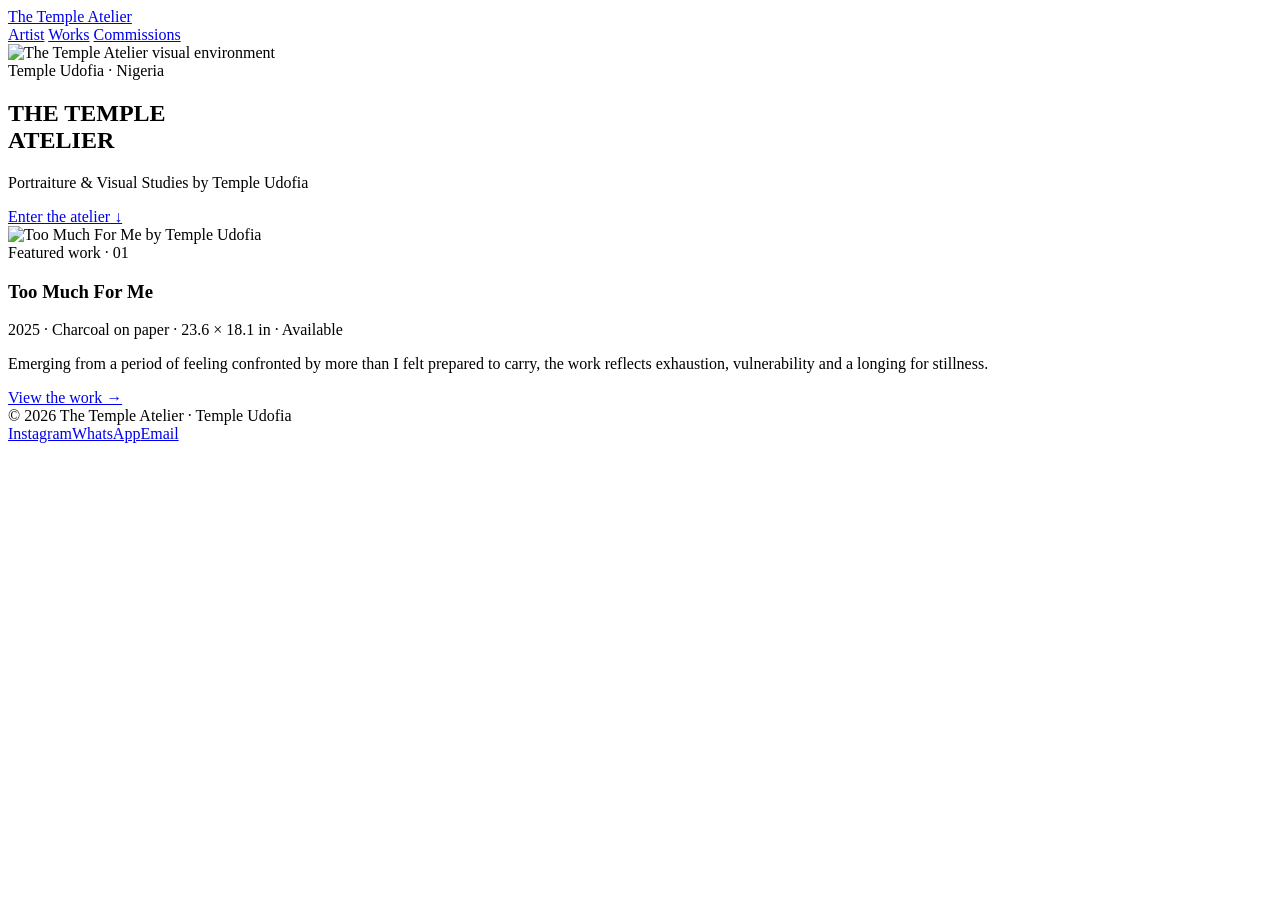
==== index.html @ eea9141c "Add files via upload" ====
<!doctype html><html lang="en"><head><meta charset="utf-8"><meta name="viewport" content="width=device-width,initial-scale=1">
<title>The Temple Atelier — Temple Udofia</title><meta name="description" content="The Temple Atelier — portraiture and visual studies by Temple Udofia.">
<link rel="stylesheet" href="assets/style.css"></head><body>
<header class="site-head"><div class="shell nav">
<a class="brand" href="index.html">The Temple Atelier</a>
<nav class="navlinks">
<a  href="artist.html">Artist</a>
<a  href="works.html">Works</a>
<a  href="commissions.html">Commissions</a>
</nav></div></header>

<main>
<section class="home-entrance">
  <img class="atelier-bg" src="assets/images/atelier-background.png" alt="The Temple Atelier visual environment">
  <div class="atelier-shade"></div>
  <div class="shell entrance-content">
    <div class="eyebrow light">Temple Udofia · Nigeria</div>
    <h1>THE TEMPLE<br>ATELIER</h1>
    <p>Portraiture &amp; Visual Studies by Temple Udofia</p>
    <a class="enter-link" href="#making">Enter the atelier ↓</a>
  </div>
</section>
<section class="section">
  <div class="shell"><div class="feature">
    <img src="assets/images/too-much-for-me-final.png" alt="Too Much For Me by Temple Udofia">
    <div class="meta"><div class="eyebrow">Featured work · 01</div><h3>Too Much For Me</h3>
    <p>2025 · Charcoal on paper · 23.6 × 18.1 in · Available</p>
    <p>Emerging from a period of feeling confronted by more than I felt prepared to carry, the work reflects exhaustion, vulnerability and a longing for stillness.</p>
    <a class="text-link" href="works.html">View the work →</a></div>
  </div></div>
</section>
</main>

<footer><div class="shell foot"><div>© 2026 The Temple Atelier · Temple Udofia</div>
<div class="social"><a href="https://instagram.com/detempleatelier">Instagram</a><a href="https://wa.me/2349043676835?text=Hello%2C%20I%20have%20something%20for%20the%20Atelier.%20I%E2%80%99d%20love%20to%20see%20it%20come%20to%20life.">WhatsApp</a><a href="mailto:templeudofia177@gmail.com">Email</a></div>
</div></footer>
<script src="assets/site.js"></script></body></html>
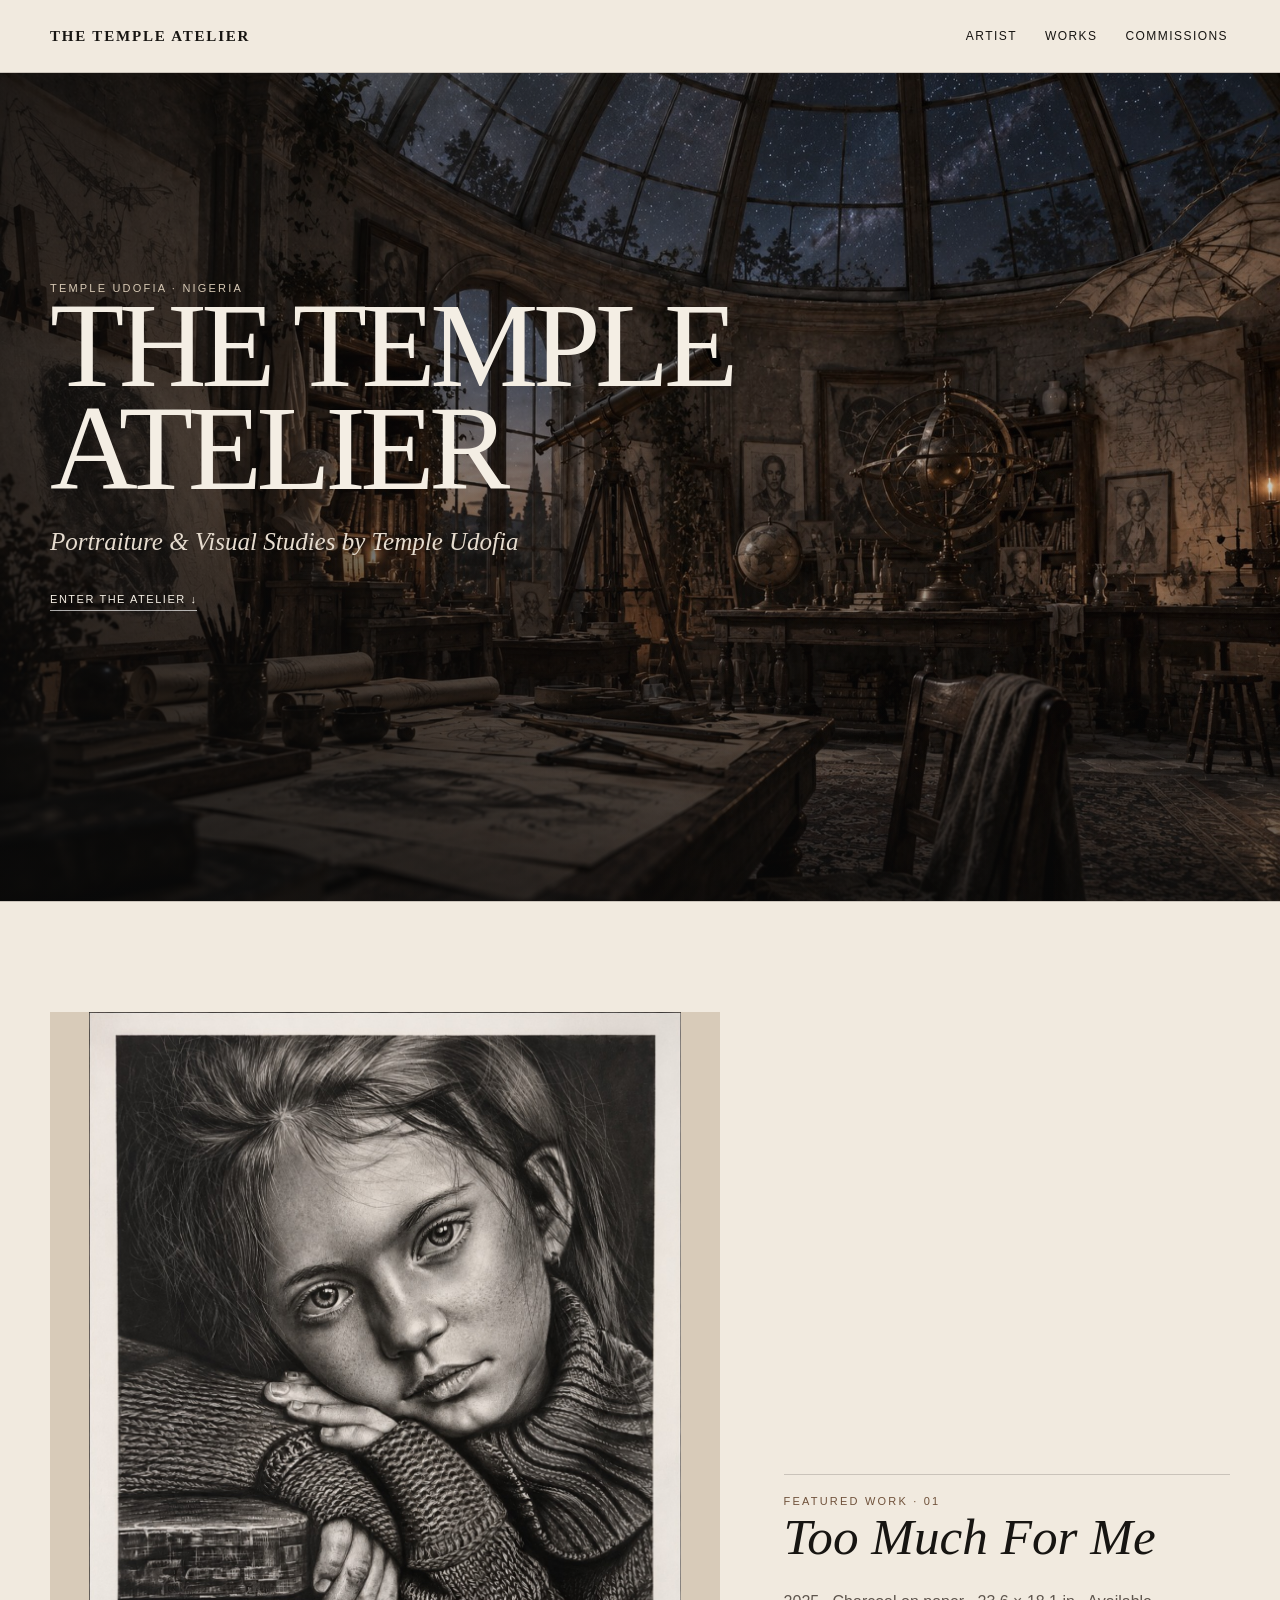
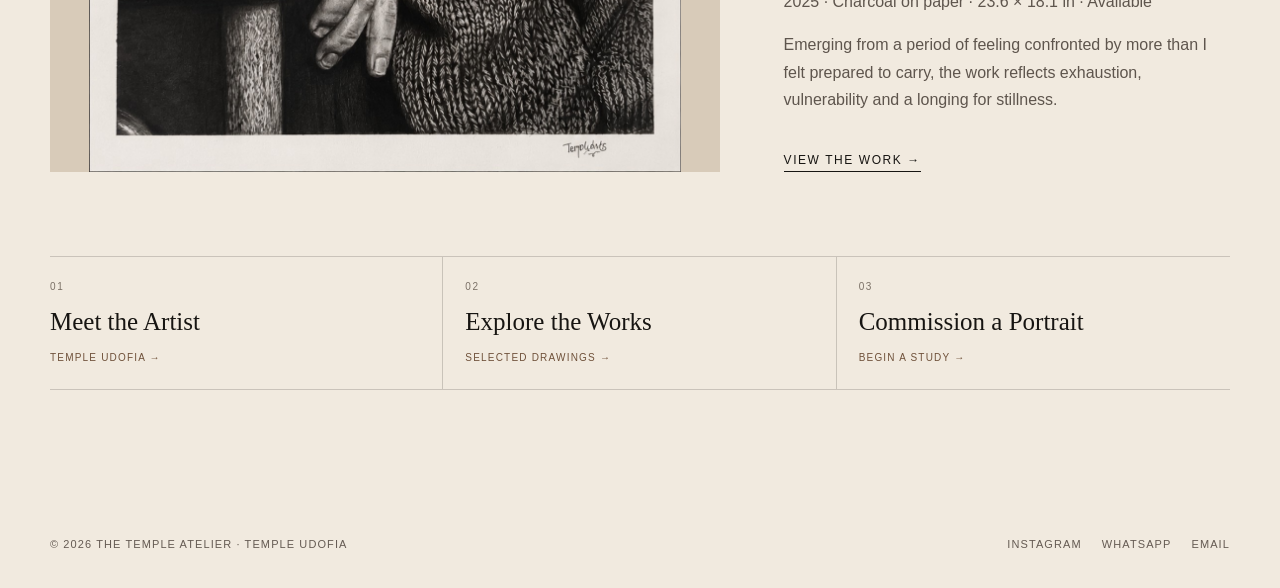
==== commit ab087c26: "Improve site navigation and clean duplicate root assets" ====
--- a/index.html
+++ b/index.html
@@ -17,17 +17,22 @@
     <div class="eyebrow light">Temple Udofia · Nigeria</div>
     <h1>THE TEMPLE<br>ATELIER</h1>
     <p>Portraiture &amp; Visual Studies by Temple Udofia</p>
-    <a class="enter-link" href="#making">Enter the atelier ↓</a>
+    <a class="enter-link" href="#featured">Enter the atelier ↓</a>
   </div>
 </section>
-<section class="section">
+<section class="section" id="featured">
   <div class="shell"><div class="feature">
     <img src="assets/images/too-much-for-me-final.png" alt="Too Much For Me by Temple Udofia">
     <div class="meta"><div class="eyebrow">Featured work · 01</div><h3>Too Much For Me</h3>
     <p>2025 · Charcoal on paper · 23.6 × 18.1 in · Available</p>
     <p>Emerging from a period of feeling confronted by more than I felt prepared to carry, the work reflects exhaustion, vulnerability and a longing for stillness.</p>
     <a class="text-link" href="works.html">View the work →</a></div>
-  </div></div>
+  </div>
+  <nav class="home-pathways" aria-label="Explore The Temple Atelier">
+    <a href="artist.html"><span>01</span><strong>Meet the Artist</strong><em>Temple Udofia →</em></a>
+    <a href="works.html"><span>02</span><strong>Explore the Works</strong><em>Selected drawings →</em></a>
+    <a href="commissions.html"><span>03</span><strong>Commission a Portrait</strong><em>Begin a study →</em></a>
+  </nav></div>
 </section>
 </main>
 
--- a/assets/style.css
+++ b/assets/style.css
@@ -0,0 +1,111 @@
+
+:root{
+  --paper:#f1eadf; --paper2:#e7dccb; --brown:#6f513a; --ink:#171512;
+  --blue:#17253b; --muted:#7b7167; --line:rgba(23,21,18,.18);
+  --serif: Georgia, "Times New Roman", serif; --sans: Arial, Helvetica, sans-serif;
+}
+*{box-sizing:border-box} html{scroll-behavior:smooth} body{margin:0;background:var(--paper);color:var(--ink);font-family:var(--sans)}
+a{color:inherit;text-decoration:none} img{display:block;max-width:100%}
+.shell{width:min(1180px,calc(100% - 42px));margin:auto}
+.site-head{position:sticky;top:0;z-index:20;background:rgba(241,234,223,.92);backdrop-filter:blur(12px);border-bottom:1px solid var(--line)}
+.nav{min-height:72px;display:flex;align-items:center;justify-content:space-between;gap:24px}
+.brand{font:600 15px/1 var(--serif);letter-spacing:.12em;text-transform:uppercase}
+.navlinks{display:flex;gap:24px;font-size:12px;letter-spacing:.12em;text-transform:uppercase}
+.navlinks a:hover,.navlinks a.active{color:var(--brown)}
+.hero{min-height:82vh;display:grid;place-items:center;text-align:center;position:relative;overflow:hidden;background:
+radial-gradient(circle at 70% 20%,rgba(23,37,59,.14),transparent 27%),
+linear-gradient(140deg,var(--paper),#d9c9b4 58%,#c5b096)}
+.hero:after{content:"";position:absolute;width:360px;height:360px;border:1px solid rgba(23,37,59,.22);border-radius:50%;right:-120px;top:18%;box-shadow:0 0 0 80px rgba(23,37,59,.025)}
+.hero-inner{position:relative;z-index:2;padding:80px 0}
+.eyebrow{font-size:11px;letter-spacing:.2em;text-transform:uppercase;color:var(--brown)}
+h1,h2,h3{font-family:var(--serif);font-weight:400;margin:0}
+.hero h1{font-size:clamp(48px,9vw,112px);letter-spacing:-.045em;line-height:.88;max-width:1050px}
+.hero p{margin:26px auto 0;font-family:var(--serif);font-style:italic;font-size:clamp(17px,2vw,24px);color:#4c4036}
+.section{padding:110px 0;border-top:1px solid var(--line)}
+.section-head{display:flex;justify-content:space-between;align-items:end;gap:30px;margin-bottom:48px}
+.section-head h2{font-size:clamp(38px,5vw,68px);letter-spacing:-.03em}
+.small{max-width:470px;color:var(--muted);line-height:1.7;font-size:14px}
+.studio-frame{height:min(68vw,760px);background:var(--blue);position:relative;overflow:hidden}
+.studio-frame img{width:100%;height:100%;object-fit:cover;filter:grayscale(1) contrast(1.03);opacity:.82}
+.studio-frame .caption{position:absolute;left:24px;bottom:20px;color:#f4eee4;font-size:11px;letter-spacing:.14em;text-transform:uppercase}
+.feature{display:grid;grid-template-columns:1.2fr .8fr;gap:64px;align-items:end}
+.feature img{width:100%;max-height:760px;object-fit:contain;background:#d8cbb9}
+.meta{border-top:1px solid var(--line);padding-top:20px}
+.meta h3{font-size:clamp(32px,4vw,54px);font-style:italic;margin-bottom:22px}
+.meta p{line-height:1.7;color:#5e554d}
+.text-link{display:inline-block;margin-top:24px;border-bottom:1px solid;padding-bottom:4px;font-size:12px;letter-spacing:.13em;text-transform:uppercase}
+.page-hero{padding:110px 0 70px;border-bottom:1px solid var(--line)}
+.page-hero h1{font-size:clamp(56px,9vw,112px);letter-spacing:-.05em}
+.page-hero p{max-width:720px;font:italic 22px/1.55 var(--serif);color:#51463d}
+.artist-grid{display:grid;grid-template-columns:.8fr 1.2fr;gap:80px}
+.artist-card{min-height:520px;background:var(--blue);color:#f5eee3;padding:38px;display:flex;flex-direction:column;justify-content:flex-end;position:relative;overflow:hidden}
+.artist-card:before{content:"";position:absolute;width:270px;height:270px;border:1px solid rgba(255,255,255,.28);border-radius:50%;right:-80px;top:60px}
+.artist-card strong{font:42px/1 var(--serif);font-weight:400}
+.artist-copy h2{font-size:42px;margin-bottom:26px}.artist-copy p{font:18px/1.75 var(--serif);margin:0 0 24px}
+.profile{margin-top:50px;display:grid;grid-template-columns:repeat(2,1fr);gap:0;border-top:1px solid var(--line)}
+.profile div{padding:18px 0;border-bottom:1px solid var(--line);font-size:13px}.profile span{display:block;color:var(--muted);font-size:10px;text-transform:uppercase;letter-spacing:.15em;margin-bottom:7px}
+.works{display:grid;grid-template-columns:1fr 1fr;gap:70px 34px}.work img{width:100%;aspect-ratio:4/5;object-fit:contain;background:#ded2c1}
+.work h2{font-size:34px;font-style:italic;margin-top:20px}.work .details{font-size:12px;color:var(--muted);line-height:1.8}
+.process-strip{display:grid;grid-template-columns:1fr 1fr;gap:12px;margin-top:16px}.process-strip img{aspect-ratio:1/1;object-fit:cover}
+.treatments{display:grid;grid-template-columns:repeat(3,1fr);gap:18px}.treatment{border-top:1px solid var(--ink);padding-top:15px}.treatment img{width:100%;aspect-ratio:4/5;object-fit:cover;background:#ddd0bd;margin-bottom:22px}.treatment h3{font-size:30px}.treatment p{color:var(--muted);font-size:14px;line-height:1.65}
+.price-wrap{overflow:auto;border-top:1px solid var(--ink)}table{border-collapse:collapse;width:100%;min-width:660px}th,td{text-align:left;padding:19px 12px;border-bottom:1px solid var(--line);font-size:14px}th{font-size:10px;letter-spacing:.13em;text-transform:uppercase;color:var(--muted)}td:not(:first-child),th:not(:first-child){text-align:right}
+.terms{display:grid;grid-template-columns:repeat(3,1fr);gap:28px}.term{border-top:1px solid var(--line);padding-top:18px}.term h3{font-size:23px}.term p{font-size:14px;line-height:1.65;color:var(--muted)}
+.cta{background:var(--blue);color:#f4eee5;padding:90px 0}.cta h2{font-size:clamp(44px,6vw,78px);max-width:760px}.cta a{display:inline-block;margin-top:28px;border-bottom:1px solid #f4eee5;padding-bottom:6px;text-transform:uppercase;letter-spacing:.13em;font-size:12px}
+footer{padding:38px 0}.foot{display:flex;justify-content:space-between;gap:30px;font-size:11px;letter-spacing:.1em;text-transform:uppercase;color:#655b53}.social{display:flex;gap:20px}
+@media(max-width:760px){
+ .shell{width:min(100% - 28px,1180px)}.nav{min-height:62px}.brand{font-size:12px}.navlinks{gap:11px;font-size:9px}
+ .hero{min-height:72vh}.hero h1{font-size:52px}.section{padding:72px 0}.section-head{display:block}.section-head .small{margin-top:18px}
+ .feature,.artist-grid{grid-template-columns:1fr;gap:32px}.works{grid-template-columns:1fr;gap:56px}.treatments{grid-template-columns:1fr}.terms{grid-template-columns:1fr}
+ .artist-card{min-height:360px}.page-hero{padding:80px 0 50px}.page-hero h1{font-size:58px}.profile{grid-template-columns:1fr}
+ .foot{display:block}.social{margin-top:16px;flex-wrap:wrap}
+}
+
+.home-entrance{min-height:92vh;position:relative;display:flex;align-items:flex-end;overflow:hidden;background:#111}
+.atelier-bg{position:absolute;inset:0;width:100%;height:100%;object-fit:cover}
+.atelier-shade{position:absolute;inset:0;background:linear-gradient(90deg,rgba(10,10,10,.72) 0%,rgba(10,10,10,.25) 60%,rgba(10,10,10,.18)),linear-gradient(0deg,rgba(10,10,10,.6),transparent 55%)}
+.entrance-content{position:relative;z-index:2;color:#f4eee4;padding-bottom:9vh}
+.entrance-content .light{color:#d6c8b4}
+.entrance-content h1{font-size:clamp(54px,9.5vw,122px);line-height:.84;letter-spacing:-.045em;max-width:1000px}
+.entrance-content p{font:italic clamp(17px,2vw,25px)/1.4 var(--serif);margin:25px 0 0;color:#e6dccf}
+.enter-link{display:inline-block;margin-top:34px;border-bottom:1px solid rgba(255,255,255,.65);padding-bottom:5px;font-size:11px;letter-spacing:.14em;text-transform:uppercase}
+.making-photo{height:min(72vw,780px);position:relative;overflow:hidden;background:#cbbca7}
+.making-photo img{width:100%;height:100%;object-fit:cover;object-position:center 40%}
+.making-photo span,.photo-label{position:absolute;left:18px;bottom:16px;background:rgba(17,17,17,.76);color:#f5eee3;padding:9px 11px;font-size:10px;letter-spacing:.13em;text-transform:uppercase}
+.artist-photo{min-height:600px;position:relative;overflow:hidden;background:#cbbca7}
+.artist-photo img{width:100%;height:100%;position:absolute;inset:0;object-fit:cover;object-position:center}
+@media(max-width:760px){
+ .home-entrance{min-height:82vh}
+ .atelier-bg{object-position:58% center}
+ .entrance-content{padding-bottom:8vh}
+ .entrance-content h1{font-size:52px}
+ .making-photo{height:112vw}
+ .making-photo img{object-position:55% center}
+ .artist-photo{min-height:520px}
+}
+
+/* Navigation affordance */
+.navlinks a{position:relative;padding:10px 2px}
+.navlinks a::after{content:"";position:absolute;left:2px;right:100%;bottom:5px;height:1px;background:currentColor;transition:right .22s ease}
+.navlinks a:hover::after,.navlinks a:focus-visible::after,.navlinks a.active::after{right:2px}
+.navlinks a:focus-visible,.brand:focus-visible,.home-pathways a:focus-visible{outline:1px solid var(--brown);outline-offset:5px}
+
+/* Homepage pathways */
+.home-pathways{display:grid;grid-template-columns:repeat(3,1fr);margin-top:84px;border-top:1px solid var(--line);border-bottom:1px solid var(--line)}
+.home-pathways a{padding:24px 18px 26px 0;min-height:132px;display:flex;flex-direction:column;justify-content:space-between;border-right:1px solid var(--line);transition:padding-left .2s ease,background .2s ease}
+.home-pathways a:not(:first-child){padding-left:22px}
+.home-pathways a:last-child{border-right:0}
+.home-pathways span{font-size:10px;letter-spacing:.16em;color:var(--muted)}
+.home-pathways strong{font:400 25px/1.15 var(--serif)}
+.home-pathways em{font-style:normal;font-size:10px;letter-spacing:.12em;text-transform:uppercase;color:var(--brown)}
+.home-pathways a:hover{background:rgba(111,81,58,.045)}
+@media(max-width:760px){
+ .nav{align-items:center;gap:12px}
+ .navlinks{gap:4px}
+ .navlinks a{font-size:10px;padding:12px 7px}
+ .navlinks a::after{left:7px;bottom:7px}
+ .navlinks a:hover::after,.navlinks a:focus-visible::after,.navlinks a.active::after{right:7px}
+ .home-pathways{grid-template-columns:1fr;margin-top:58px}
+ .home-pathways a,.home-pathways a:not(:first-child){min-height:104px;padding:18px 4px;border-right:0;border-bottom:1px solid var(--line)}
+ .home-pathways a:last-child{border-bottom:0}
+ .home-pathways strong{font-size:23px}
+}
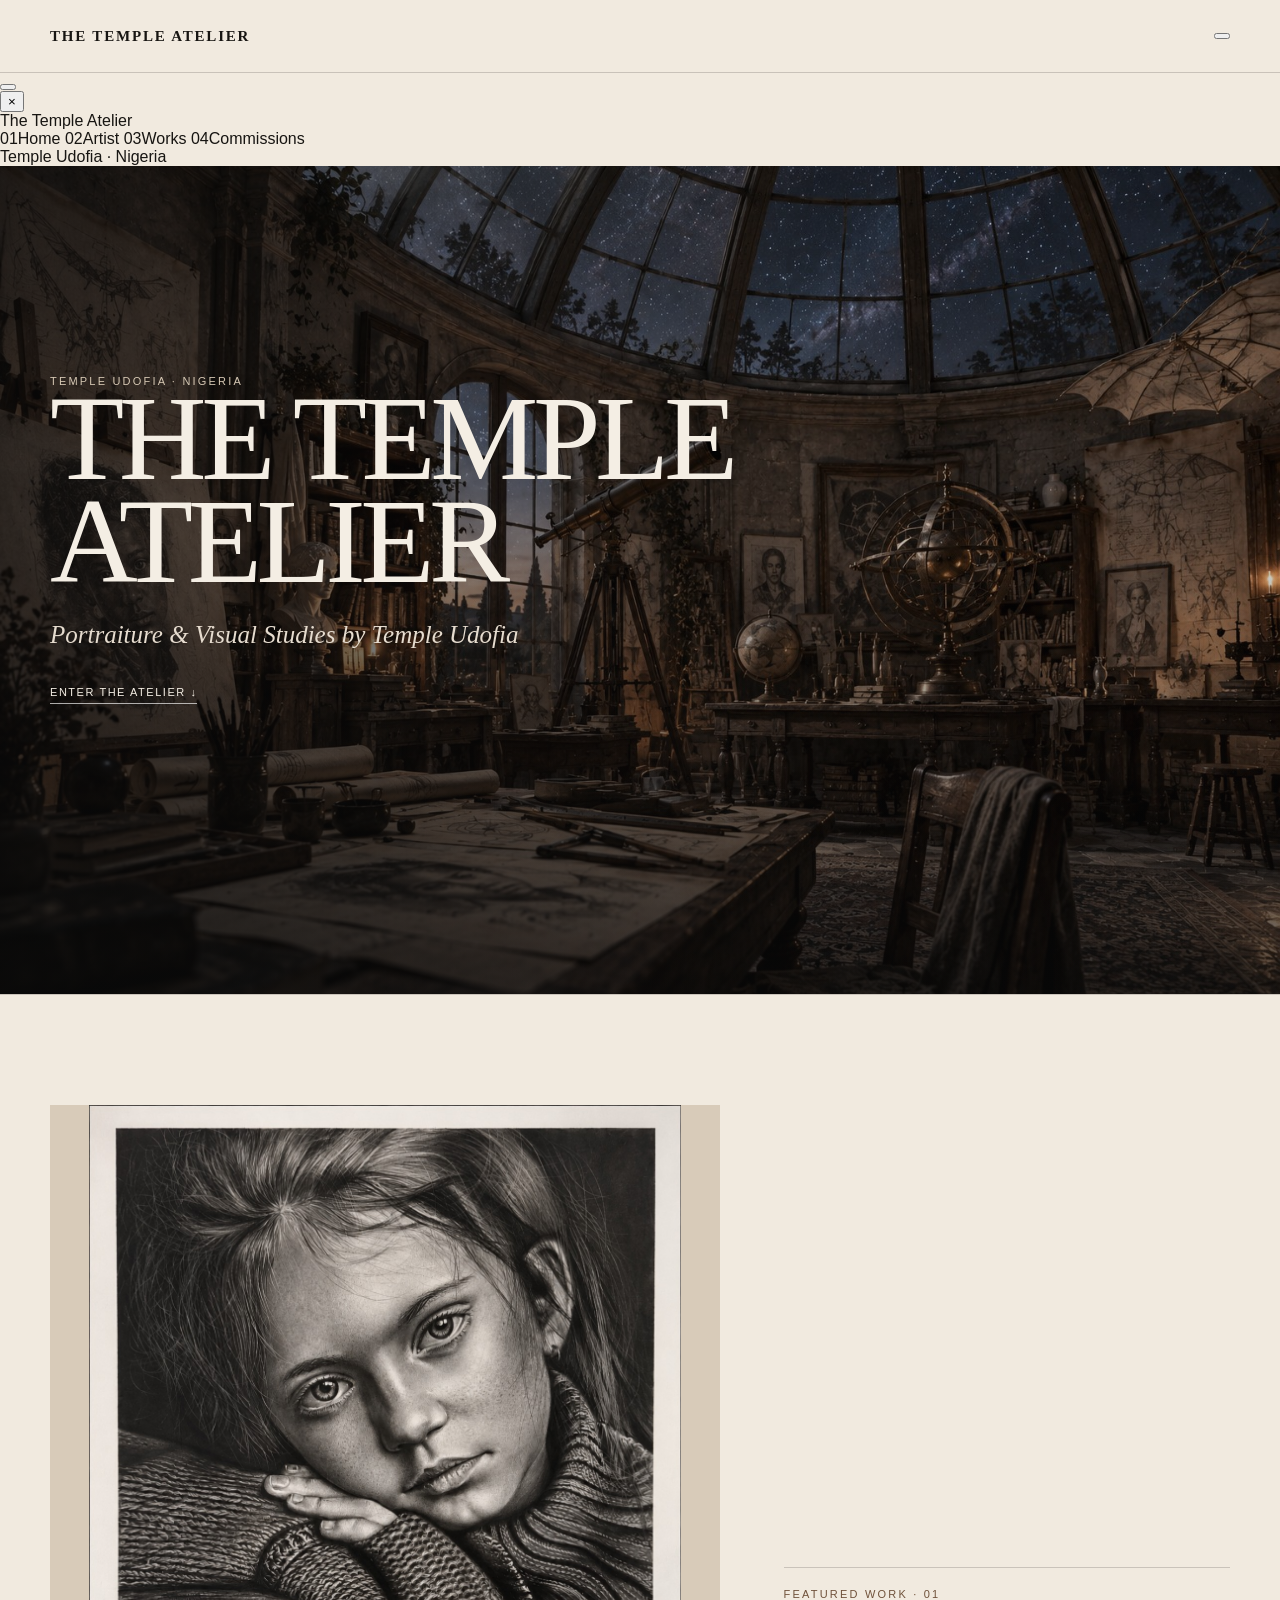
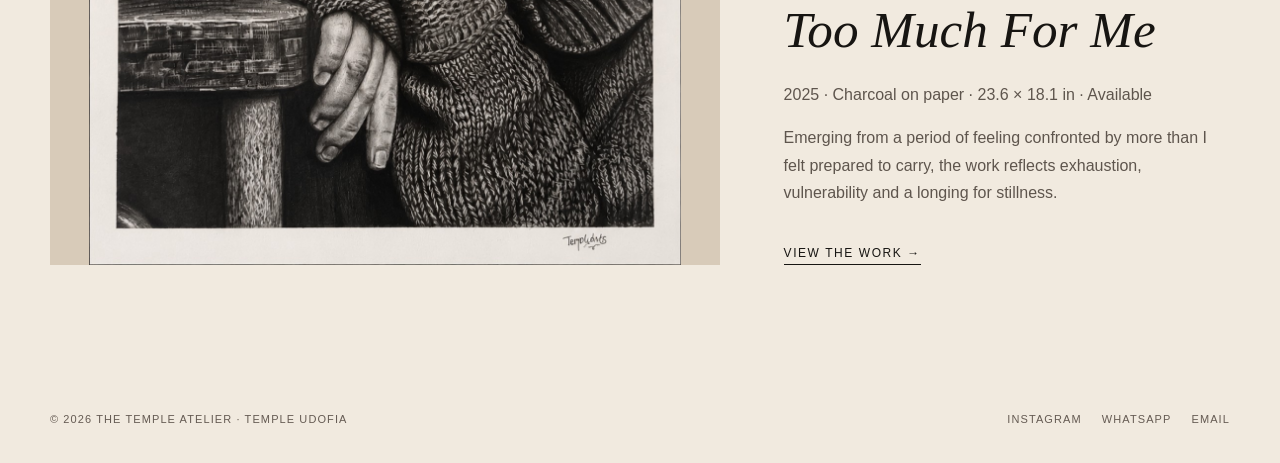
==== commit d90aca9c: "Add persistent parchment navigation" ====
--- a/index.html
+++ b/index.html
@@ -3,11 +3,22 @@
 <link rel="stylesheet" href="assets/style.css"></head><body>
 <header class="site-head"><div class="shell nav">
 <a class="brand" href="index.html">The Temple Atelier</a>
-<nav class="navlinks">
-<a  href="artist.html">Artist</a>
-<a  href="works.html">Works</a>
-<a  href="commissions.html">Commissions</a>
-</nav></div></header>
+<button class="menu-toggle" type="button" aria-label="Open navigation" aria-controls="atelier-menu" aria-expanded="false"><span></span><span></span><span></span></button>
+</div></header>
+<div class="menu-layer" id="atelier-menu" aria-hidden="true">
+  <button class="menu-backdrop" type="button" aria-label="Close navigation"></button>
+  <aside class="parchment-menu" role="dialog" aria-modal="true" aria-label="Atelier navigation">
+    <button class="menu-close" type="button" aria-label="Close navigation">×</button>
+    <div class="menu-kicker">The Temple Atelier</div>
+    <nav class="menu-destinations">
+      <a class="current" aria-current="page" href="index.html"><span>01</span>Home</a>
+      <a href="artist.html"><span>02</span>Artist</a>
+      <a href="works.html"><span>03</span>Works</a>
+      <a href="commissions.html"><span>04</span>Commissions</a>
+    </nav>
+    <div class="menu-signoff">Temple Udofia · Nigeria</div>
+  </aside>
+</div>
 
 <main>
 <section class="home-entrance">
@@ -27,12 +38,7 @@
     <p>2025 · Charcoal on paper · 23.6 × 18.1 in · Available</p>
     <p>Emerging from a period of feeling confronted by more than I felt prepared to carry, the work reflects exhaustion, vulnerability and a longing for stillness.</p>
     <a class="text-link" href="works.html">View the work →</a></div>
-  </div>
-  <nav class="home-pathways" aria-label="Explore The Temple Atelier">
-    <a href="artist.html"><span>01</span><strong>Meet the Artist</strong><em>Temple Udofia →</em></a>
-    <a href="works.html"><span>02</span><strong>Explore the Works</strong><em>Selected drawings →</em></a>
-    <a href="commissions.html"><span>03</span><strong>Commission a Portrait</strong><em>Begin a study →</em></a>
-  </nav></div>
+  </div></div>
 </section>
 </main>
 
